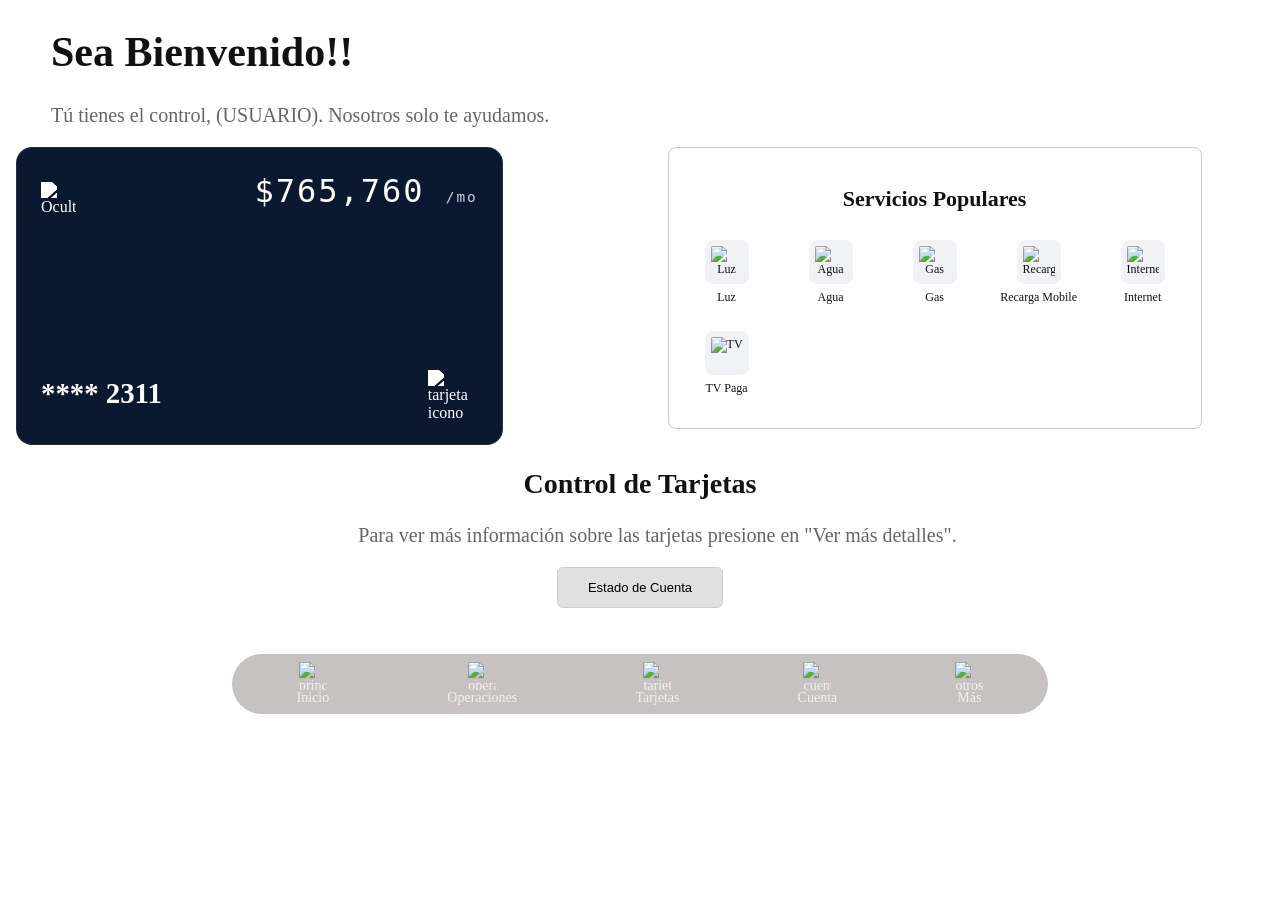
==== src/index.html @ c289dd98 "estado de cuenta" ====
<!DOCTYPE html>
<html lang="es">
<head>
    <meta charset="UTF-8">
    <meta name="viewport" content="width=device-width, initial-scale=1.0">
    <title>Inicio Bancario</title>
    <link rel="stylesheet" href="./css/indexHome.css">
    <link rel="stylesheet" href="./css/estilos_globales/tarjeta.css">
    <link rel="stylesheet" href="./css/estilos_globales/nav_pages.css">
    <link rel="stylesheet" href="./css/operaciones/servicios.css">
</head>
<body>

    <main class="dashboard">
        <header class="header-section">
            <h1>Sea Bienvenido!!</h1>
            <p class="subtitle">Tú tienes el control, (USUARIO). Nosotros solo te ayudamos.</p>
        </header>

        <div class="contenedor_principal">
            
            <div class="tarjeta">
                <div>
                    <img id="eye_img" src="https://cdn-icons-png.flaticon.com/128/2767/2767146.png" alt="Ocultar">
                    <p>**** 2311</p>
                </div>
                <div>
                    <p>$765,760 <span class="moneda">/mo</span></p>
                    <img id="visa_img" src="https://cdn-icons-png.flaticon.com/128/196/196578.png" alt="tarjeta icono" class="icono_tarjeta">
                </div>
            </div>

            <div class="services-panel">
                <h3>Servicios Populares</h3>
                <ul class="services-grid">
                    <li>
                        <a href="#"></a><img src="https://cdn-icons-png.flaticon.com/128/702/702814.png" alt="Luz">
                        <span>Luz</span>
                    </li>
                    <li>
                        <a href="#"></a><img src="https://cdn-icons-png.flaticon.com/128/3105/3105761.png" alt="Agua">
                        <span>Agua</span>
                    </li>
                    <li>
                        <a href="#"></a><img src="https://cdn-icons-png.flaticon.com/128/4833/4833013.png" alt="Gas">
                        <span>Gas</span>
                    </li>
                    <li>
                        <a href="#"></a><img src="https://cdn-icons-png.flaticon.com/128/8266/8266804.png" alt="Recarga">
                        <span>Recarga Mobile</span>
                    </li>
                    <li>
                        <a href="#"></a><img src="https://cdn-icons-png.flaticon.com/128/748/748151.png" alt="Internet">
                        <span>Internet</span>
                    </li>
                    <li>
                        <a href="#"></a><img src="https://cdn-icons-png.flaticon.com/128/2950/2950660.png" alt="TV">
                        <span>TV Paga</span>
                    </li>
                </ul>
            </div>
        </div>

        <section class="cards-section">
            <h2>Control de Tarjetas</h2>
            <p class="subtitle text-center">Para ver más información sobre las tarjetas presione en "Ver más detalles".</p>
        </section>

        <div class="btn-container">
            <button class="btn-estadoCuenta">Estado de Cuenta</button>
        </div>
    </main>

    <nav class="nav_pages">
        <ul>
            <li><a href="#"><img src="https://cdn-icons-png.flaticon.com/128/2550/2550264.png" alt="principal"><span>Inicio</span></a></li>
            <li><a href="#"><img src="https://cdn-icons-png.flaticon.com/128/10074/10074820.png" alt="operaciones"><span>Operaciones</span></a></li>
            <li><a href="#"><img src="https://cdn-icons-png.flaticon.com/128/4021/4021708.png" alt="tarjeta"><span>Tarjetas</span></a></li>
            <li><a href="#"><img src="https://cdn-icons-png.flaticon.com/128/1077/1077063.png" alt="cuenta"><span>Cuenta</span></a></li>
            <li><a href="#"><img src="https://cdn-icons-png.flaticon.com/128/14120/14120322.png" alt="otros"><span>Más</span></a></li>
        </ul>
    </nav>
</body>
</html>
---- src/css/indexHome.css ----
body {
    background-color: #ffffff;
    color: #111;
    margin: 0;
    padding: 0;
}


h1 { 
    font-size: clamp(28px, 8vw, 42px);
    padding: 0 16px;
    margin-left: 35px;
}

h2 { 
    font-size: clamp(22px, 6vw, 28px); 
    text-align: center; 
}

.subtitle {
    font-size: clamp(14px, 5vw, 20px);
    color: #666;
    margin-bottom: 20px;
    padding: 0 16px;
    margin-left: 35px;
    
}

.text-center { 
    text-align: center; 
}

.contenedor_principal {
    display: flex;
    flex-wrap: wrap;
    justify-content: center;
    flex-direction: row;
    align-items: flex-start;
    gap: clamp(30px, 8vw, 250px);
    padding: 0 16px;
    max-width: 1400px; 
    margin: 0 auto; 
}


.btn-container { 
    margin-top: 20px; 
    text-align: center;
    padding: 0 16px;
}

.btn-estadoCuenta {
    padding: 12px 30px;
    background-color: #e0e0e0;
    border: 1px solid #ccc;
    border-radius: 6px;
    font-size: clamp(12px, 4vw, 13px);
    font-weight: 500;
    cursor: pointer;
    width: auto;
    max-width: 90%;
}
---- src/css/estilos_globales/tarjeta.css ----
.tarjeta {
    display: flex;
    justify-content: space-between;
    align-items: center;
    width: 35%;
    min-width: 200px;
    max-width: 500px;
    min-height: 200px;
    background: #0a192f; 
    border-radius: 16px;
    padding: 1.5em;
    border: 1px solid rgba(255, 255, 255, 0.1);
    color: white;
}

.tarjeta > div:first-child {
    display: flex;
    flex-direction: column;
    gap: 10em;
}

.tarjeta #eye_img {
    width: 35px;
    height: 35px;
    filter: brightness(0) invert(1); 
    cursor: pointer;
}

.tarjeta #eye_img:hover {
    opacity: 0.7;
}


.tarjeta > div:first-child p {
    font-size: 1.8rem;
    font-weight: bold;
    margin: 0;
}

.tarjeta .moneda {
    font-size: 0.9rem;
    font-weight: normal;
    opacity: 0.8;
}

.tarjeta > div:last-child {
    display: flex;
    flex-direction: column;
    align-items: flex-end;
    gap: 10em;
}

.tarjeta > div:last-child p {
    font-size: 2rem;
    letter-spacing: 2px;
    margin: 0;
    font-family: monospace;
}

.tarjeta #visa_img {
    width: 50px;
    height: 50px;
    filter: brightness(0) invert(1); 
}
---- src/css/estilos_globales/nav_pages.css ----
.nav_pages{
    display: flex;
    margin: 20px 10px;
    padding: 10px;
    align-items: center;
    justify-content: center;
}

.nav_pages ul{
    display: flex;
    justify-content: space-around;
    list-style: none;
    background-color: #c7c2c2;
    padding: 8px;
    max-width: 800px;
    width: 85%;
    border: none;
    border-radius: 50px; 
    gap: 5px;
}
 
.nav_operaciones li{
    border: none;
    background-color: transparent;
    padding: 10px 16px;
    border-radius: 40px;
    transition: all 0.3s ease;
}

.nav_pages a{
    display: flex;
    flex-direction: column;
    text-align: center;
    text-decoration: none;
    color: #f8f0f0;
    font-weight: 500;
    font-size: 14px;
}

.nav_pages img {
    width: 2em;  
    height: 2em; 
    object-fit: contain; 
    display: block;
    margin: 0 auto; 
}
---- src/css/operaciones/servicios.css ----
.services-panel {
    flex: 1;
    width: 100%; 
    max-width: 500px;
    border: 1px solid #ccc;
    border-radius: 8px;
    padding: 16px;
    margin: 0 auto; 
}

.services-panel h3 {
    font-size: clamp(18px, 5vw, 22px);
    margin-bottom: 22px;
    text-align: center;
}

.services-grid {
    display: grid;
    grid-template-columns: repeat(auto-fit, minmax(70px, 1fr));
    gap: 20px;
    list-style: none;
    padding: 0;
    margin: 20;
}


.services-grid li {
    display: flex;
    flex-direction: column;
    align-items: center;
    text-align: center;
    gap: 6px;
    font-size: clamp(10px, 3.5vw, 12px);
    font-weight: 500;
    cursor: pointer;
}

.services-grid img {
    width: clamp(24px, 8vw, 32px);
    height: clamp(24px, 8vw, 32px);
    padding: 6px;
    background-color: #f0f2f5;
    border-radius: 8px;
    object-fit: contain;
}
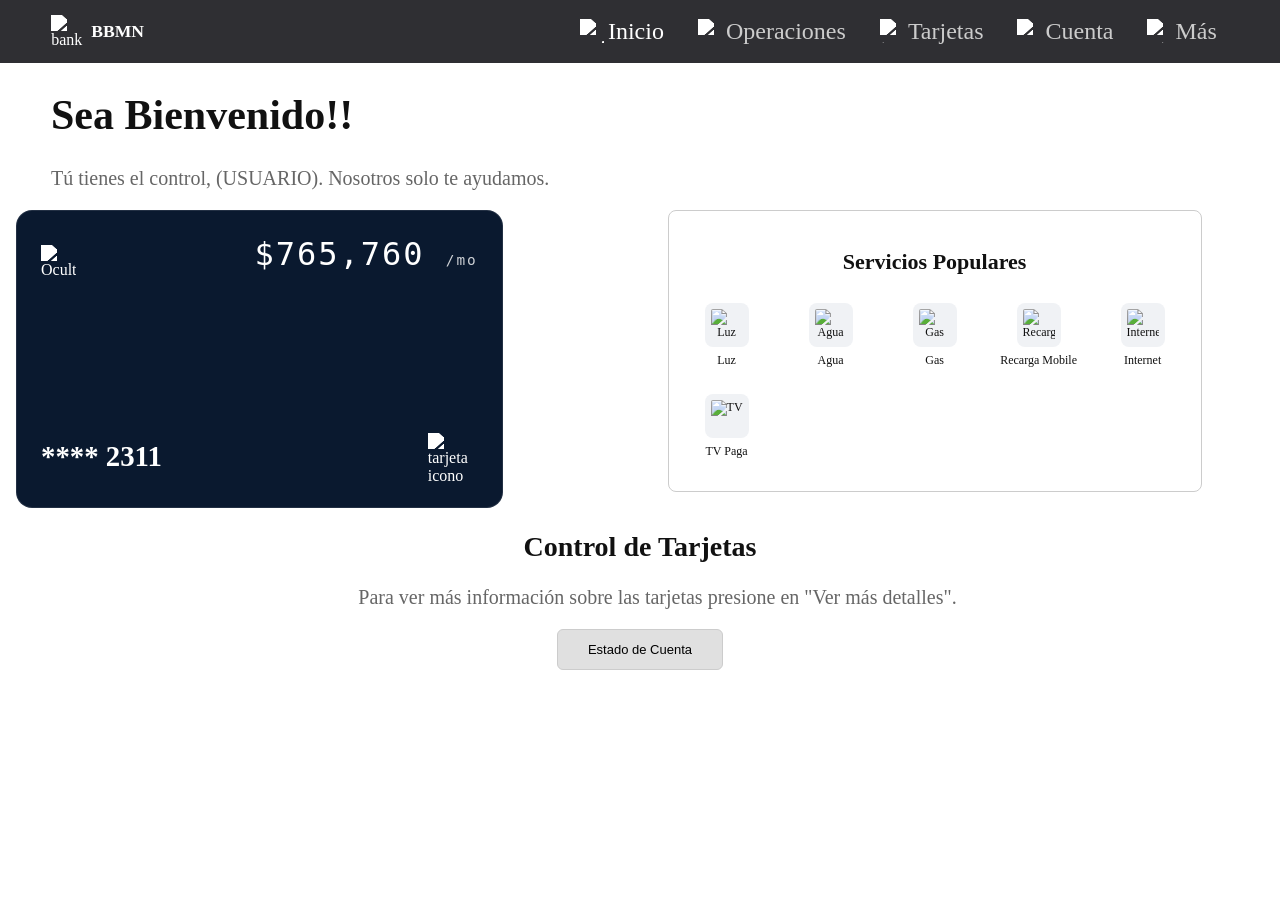
==== commit 79abadd5: "n1 actualizacion de navs" ====
--- a/src/index.html
+++ b/src/index.html
@@ -10,6 +10,23 @@
     <link rel="stylesheet" href="./css/operaciones/servicios.css">
 </head>
 <body>
+
+
+    <nav class="nav_pages">
+        <div class="logo_banco">
+            <img src="https://cdn-icons-png.flaticon.com/128/1018/1018197.png" alt="bank">
+            <span>BBMN</span>
+        </div>
+    
+        <ul>
+            <li><a href="#" class="active"><img src="https://cdn-icons-png.flaticon.com/128/2550/2550264.png" alt="principal"><span>Inicio</span></a></li>
+            <li><a href="#"><img src="https://cdn-icons-png.flaticon.com/128/10074/10074820.png" alt="operaciones"><span>Operaciones</span></a></li>
+            <li><a href="#"><img src="https://cdn-icons-png.flaticon.com/128/4021/4021708.png" alt="tarjeta"><span>Tarjetas</span></a></li>
+            <li><a href="#"><img src="https://cdn-icons-png.flaticon.com/128/1077/1077063.png" alt="cuenta"><span>Cuenta</span></a></li>
+            <li><a href="#"><img src="https://cdn-icons-png.flaticon.com/128/14120/14120322.png" alt="otros"><span>Más</span></a></li>
+        </ul>
+    </nav>
+
 
     <main class="dashboard">
         <header class="header-section">
@@ -71,14 +88,5 @@
         </div>
     </main>
 
-    <nav class="nav_pages">
-        <ul>
-            <li><a href="#"><img src="https://cdn-icons-png.flaticon.com/128/2550/2550264.png" alt="principal"><span>Inicio</span></a></li>
-            <li><a href="#"><img src="https://cdn-icons-png.flaticon.com/128/10074/10074820.png" alt="operaciones"><span>Operaciones</span></a></li>
-            <li><a href="#"><img src="https://cdn-icons-png.flaticon.com/128/4021/4021708.png" alt="tarjeta"><span>Tarjetas</span></a></li>
-            <li><a href="#"><img src="https://cdn-icons-png.flaticon.com/128/1077/1077063.png" alt="cuenta"><span>Cuenta</span></a></li>
-            <li><a href="#"><img src="https://cdn-icons-png.flaticon.com/128/14120/14120322.png" alt="otros"><span>Más</span></a></li>
-        </ul>
-    </nav>
 </body>
 </html>
--- a/src/css/estilos_globales/nav_pages.css
+++ b/src/css/estilos_globales/nav_pages.css
@@ -1,49 +1,75 @@
 
-.nav_pages{
-    display: flex;
-    margin: 20px 10px;
-    padding: 10px;
-    align-items: center;
-    justify-content: center;
+body {
+    margin: 0;
+    padding: 0;
 }
 
-.nav_pages ul{
+.nav_pages {
+    display: flex;
+    justify-content: space-between;
+    align-items: center;
+    background-color: #2f2f33;
+    padding: 1% 4%;
+}
+
+.nav_pages .logo_banco {
+    display: flex;
+    align-items: center;
+    gap: 8px;
+}
+
+.nav_pages .logo_banco img {
+    width: 2em;
+    height: 2em;
+}
+
+.nav_pages .logo_banco span {
+    color: white;
+    font-weight: bold;
+    font-size: 1.1rem;
+}
+
+.nav_pages ul {
     display: flex;
     justify-content: space-around;
+    align-items: center;
     list-style: none;
-    background-color: #c7c2c2;
-    padding: 8px;
-    max-width: 800px;
-    width: 85%;
-    border: none;
-    border-radius: 50px; 
-    gap: 5px;
-}
- 
-.nav_operaciones li{
-    border: none;
-    background-color: transparent;
-    padding: 10px 16px;
-    border-radius: 40px;
-    transition: all 0.3s ease;
+    margin: 0;
+    padding: 0;
+    gap: 10px;
 }
 
-.nav_pages a{
+.nav_pages li {
+    margin: 0;
+    padding: 0;
+}
+
+.nav_pages a {
     display: flex;
-    flex-direction: column;
-    text-align: center;
+    align-items: center;
     text-decoration: none;
-    color: #f8f0f0;
+    color: #cccccc;
     font-weight: 500;
-    font-size: 14px;
+    font-size: 1.5em;
+    transition: all 0.2s ease;
+    gap: 4px;
+    padding: 5px 12px;
+    border-radius: 20px;
+}
+
+.nav_pages a:hover {
+    color: white;
+    background-color: #a4a0a0;
+}
+
+.nav_pages a.active {
+    color: #ffffff;
 }
 
 .nav_pages img {
-    width: 2em;  
-    height: 2em; 
-    object-fit: contain; 
-    display: block;
-    margin: 0 auto; 
+    width: 1em;
+    height: 1em;
+    object-fit: contain;
+    filter: brightness(0) invert(1);
 }
 
-
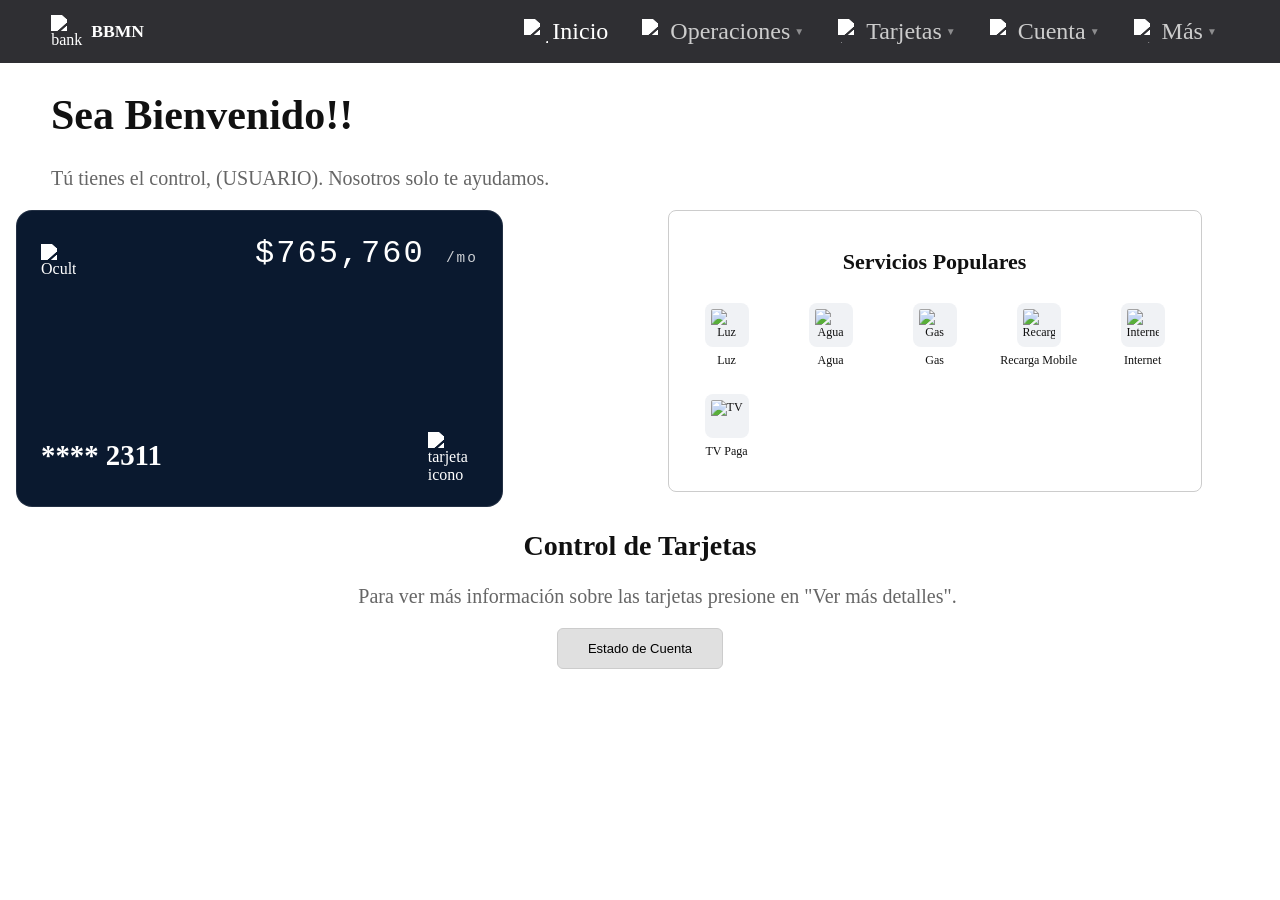
==== commit 6583a858: "n3 navs pages" ====
--- a/src/index.html
+++ b/src/index.html
@@ -4,6 +4,8 @@
     <meta charset="UTF-8">
     <meta name="viewport" content="width=device-width, initial-scale=1.0">
     <title>Inicio Bancario</title>
+    
+    <link rel="icon" type="image/x-icon" href="https://cdn-icons-png.flaticon.com/128/3388/3388840.png">
     <link rel="stylesheet" href="./css/indexHome.css">
     <link rel="stylesheet" href="./css/estilos_globales/tarjeta.css">
     <link rel="stylesheet" href="./css/estilos_globales/nav_pages.css">
@@ -19,10 +21,10 @@
         </div>
     
         <ul>
-            <li><a href="#" class="active"><img src="https://cdn-icons-png.flaticon.com/128/2550/2550264.png" alt="principal"><span>Inicio</span></a></li>
-            <li><a href="#"><img src="https://cdn-icons-png.flaticon.com/128/10074/10074820.png" alt="operaciones"><span>Operaciones</span></a></li>
-            <li><a href="#"><img src="https://cdn-icons-png.flaticon.com/128/4021/4021708.png" alt="tarjeta"><span>Tarjetas</span></a></li>
-            <li><a href="#"><img src="https://cdn-icons-png.flaticon.com/128/1077/1077063.png" alt="cuenta"><span>Cuenta</span></a></li>
+            <li><a href="./indexHome.html" class="active"><img src="https://cdn-icons-png.flaticon.com/128/2550/2550264.png" alt="principal"><span>Inicio</span></a></li>
+            <li><a href=""><img src="https://cdn-icons-png.flaticon.com/128/10074/10074820.png" alt="operaciones"><span>Operaciones</span></a></li>
+            <li><a href=""><img src="https://cdn-icons-png.flaticon.com/128/4021/4021708.png" alt="tarjeta"><span>Tarjetas</span></a></li>
+            <li><a href="./pages/cuenta/cuenta.html"><img src="https://cdn-icons-png.flaticon.com/128/1077/1077063.png" alt="cuenta"><span>Cuenta</span></a></li>
             <li><a href="#"><img src="https://cdn-icons-png.flaticon.com/128/14120/14120322.png" alt="otros"><span>Más</span></a></li>
         </ul>
     </nav>
@@ -88,5 +90,6 @@
         </div>
     </main>
 
+    <script  src="js/barra_navegacion/nav_pages.js"></script>
 </body>
 </html>
--- a/src/css/indexHome.css
+++ b/src/css/indexHome.css
@@ -4,7 +4,6 @@
     margin: 0;
     padding: 0;
 }
-
 
 h1 { 
     font-size: clamp(28px, 8vw, 42px);
--- a/src/css/operaciones/servicios.css
+++ b/src/css/operaciones/servicios.css
@@ -42,4 +42,5 @@
     background-color: #f0f2f5;
     border-radius: 8px;
     object-fit: contain;
-}+}
+
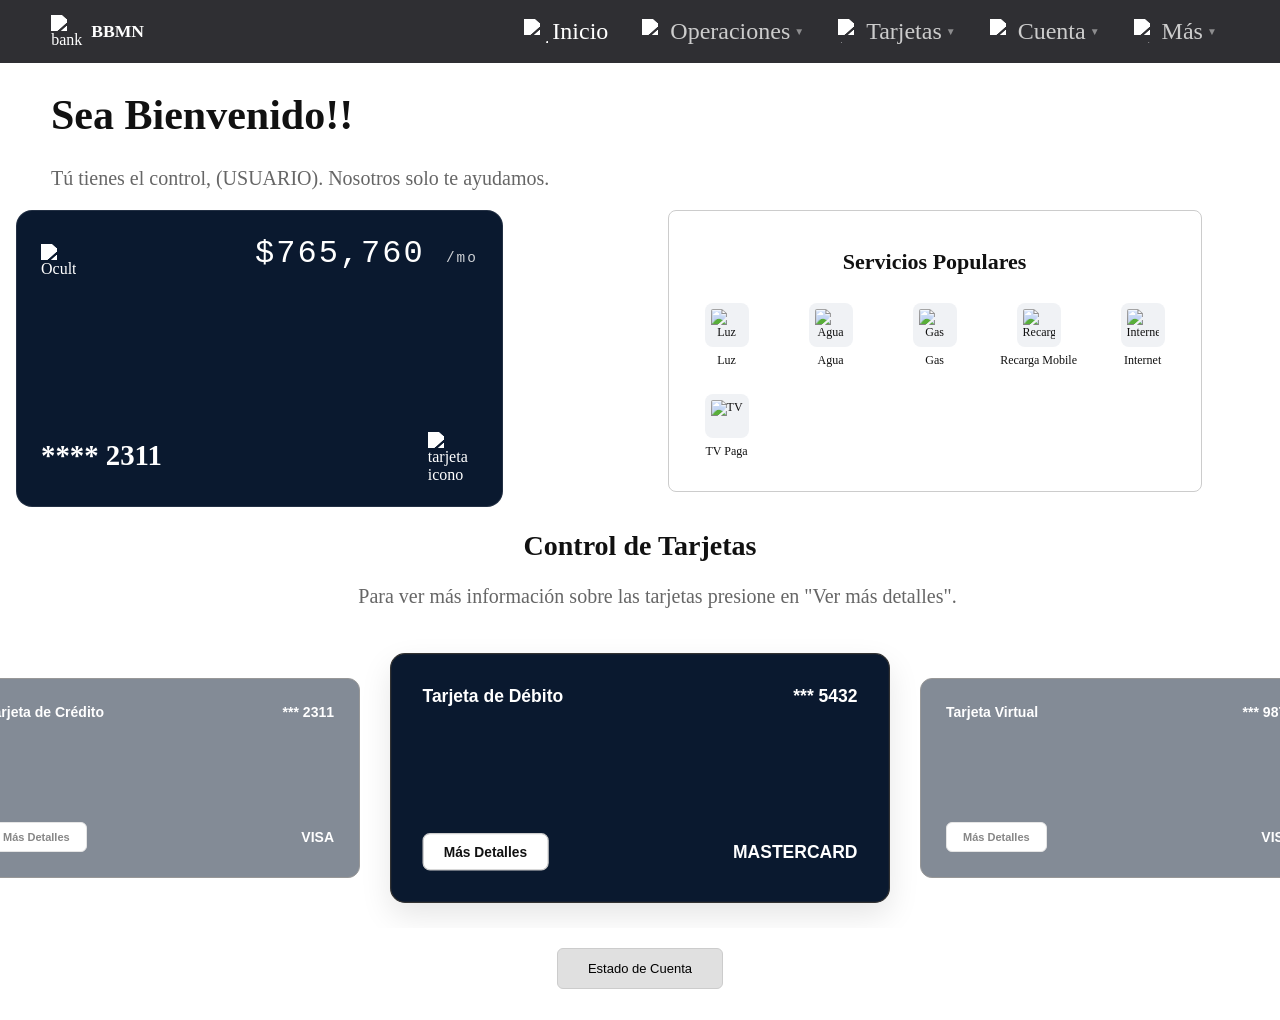
==== commit a3b70669: "carrusel" ====
--- a/src/index.html
+++ b/src/index.html
@@ -13,7 +13,6 @@
 </head>
 <body>
 
-
     <nav class="nav_pages">
         <div class="logo_banco">
             <img src="https://cdn-icons-png.flaticon.com/128/1018/1018197.png" alt="bank">
@@ -21,14 +20,13 @@
         </div>
     
         <ul>
-            <li><a href="./indexHome.html" class="active"><img src="https://cdn-icons-png.flaticon.com/128/2550/2550264.png" alt="principal"><span>Inicio</span></a></li>
+            <li><a href="index.html" class="active"><img src="https://cdn-icons-png.flaticon.com/128/2550/2550264.png" alt="principal"><span>Inicio</span></a></li>
             <li><a href=""><img src="https://cdn-icons-png.flaticon.com/128/10074/10074820.png" alt="operaciones"><span>Operaciones</span></a></li>
             <li><a href=""><img src="https://cdn-icons-png.flaticon.com/128/4021/4021708.png" alt="tarjeta"><span>Tarjetas</span></a></li>
             <li><a href="./pages/cuenta/cuenta.html"><img src="https://cdn-icons-png.flaticon.com/128/1077/1077063.png" alt="cuenta"><span>Cuenta</span></a></li>
             <li><a href="#"><img src="https://cdn-icons-png.flaticon.com/128/14120/14120322.png" alt="otros"><span>Más</span></a></li>
         </ul>
     </nav>
-
 
     <main class="dashboard">
         <header class="header-section">
@@ -83,6 +81,45 @@
         <section class="cards-section">
             <h2>Control de Tarjetas</h2>
             <p class="subtitle text-center">Para ver más información sobre las tarjetas presione en "Ver más detalles".</p>
+
+            <div class="carousel-wrapper">
+                <div class="carousel-track" id="carouselTrack">
+                    
+                    <div class="credit-card">
+                        <div class="card-header">
+                            <span>Tarjeta de Crédito</span>
+                            <span class="card-number">*** 2311</span>
+                        </div>
+                        <div class="card-footer">
+                            <button class="btn-details">Más Detalles</button>
+                            <span class="card-brand">VISA</span>
+                        </div>
+                    </div>
+
+                    <div class="credit-card active">
+                        <div class="card-header">
+                            <span>Tarjeta de Débito</span>
+                            <span class="card-number">*** 5432</span>
+                        </div>
+                        <div class="card-footer">
+                            <button class="btn-details">Más Detalles</button>
+                            <span class="card-brand">MASTERCARD</span>
+                        </div>
+                    </div>
+
+                    <div class="credit-card">
+                        <div class="card-header">
+                            <span>Tarjeta Virtual</span>
+                            <span class="card-number">*** 9876</span>
+                        </div>
+                        <div class="card-footer">
+                            <button class="btn-details">Más Detalles</button>
+                            <span class="card-brand">VISA</span>
+                        </div>
+                    </div>
+
+                </div>
+            </div>
         </section>
 
         <div class="btn-container">
@@ -90,6 +127,7 @@
         </div>
     </main>
 
-    <script  src="js/barra_navegacion/nav_pages.js"></script>
+    <script src="./js/indexHome.js"></script>
+    <script src="js/barra_navegacion/nav_pages.js"></script>
 </body>
 </html>
--- a/src/css/indexHome.css
+++ b/src/css/indexHome.css
@@ -41,7 +41,6 @@
     margin: 0 auto; 
 }
 
-
 .btn-container { 
     margin-top: 20px; 
     text-align: center;
@@ -58,5 +57,84 @@
     cursor: pointer;
     width: auto;
     max-width: 90%;
+    margin-bottom: 30px;    
 }
 
+.carousel-wrapper {
+    width: 100%;
+    height: 300px; 
+    overflow: hidden; 
+    position: relative;
+    max-width: 100vw;
+}
+
+.carousel-track {
+    display: flex;
+    gap: 80px;
+    align-items: center;
+    overflow-x: auto;
+    scroll-snap-type: x mandatory;
+    scroll-behavior: smooth;
+    scrollbar-width: none; 
+    padding: 0 calc(50% - 200px);
+    cursor: grab;
+    height: 100%; 
+}
+
+.carousel-track::-webkit-scrollbar,
+.carousel-wrapper::-webkit-scrollbar {
+    display: none; 
+    width: 0;
+    height: 0;
+}
+
+.carousel-track:active {
+    cursor: grabbing;
+}
+
+.credit-card {
+    box-sizing: border-box;
+    flex-shrink: 0;
+    width: 400px; 
+    height: 200px;
+    background-color: #0a192f;
+    border: 1px solid #333;
+    border-radius: 12px;
+    padding: 25px;
+    display: flex;
+    flex-direction: column;
+    justify-content: space-between;
+    scroll-snap-align: center; 
+    transition: transform 0.4s ease, opacity 0.4s ease, box-shadow 0.4s ease;
+    opacity: 0.5; 
+    user-select: none; 
+    font-family: 'Arial', sans-serif;
+    color: #fff;
+    
+}
+
+.credit-card.active {
+    transform: scale(1.25); 
+    opacity: 1;
+    box-shadow: 0 10px 25px rgba(0,0,0,0.1);
+    z-index: 2;
+}
+
+.card-header, .card-footer {
+    display: flex;
+    justify-content: space-between;
+    align-items: center;
+    font-size: 14px;
+    font-weight: 800;
+}
+
+.btn-details {
+    padding: 8px 16px;
+    background-color: #ffffff;
+    border: 1px solid #ccc;
+    border-radius: 6px;
+    font-size: 11px;
+    cursor: pointer;
+    font-weight: bold;
+    color: #111;
+}
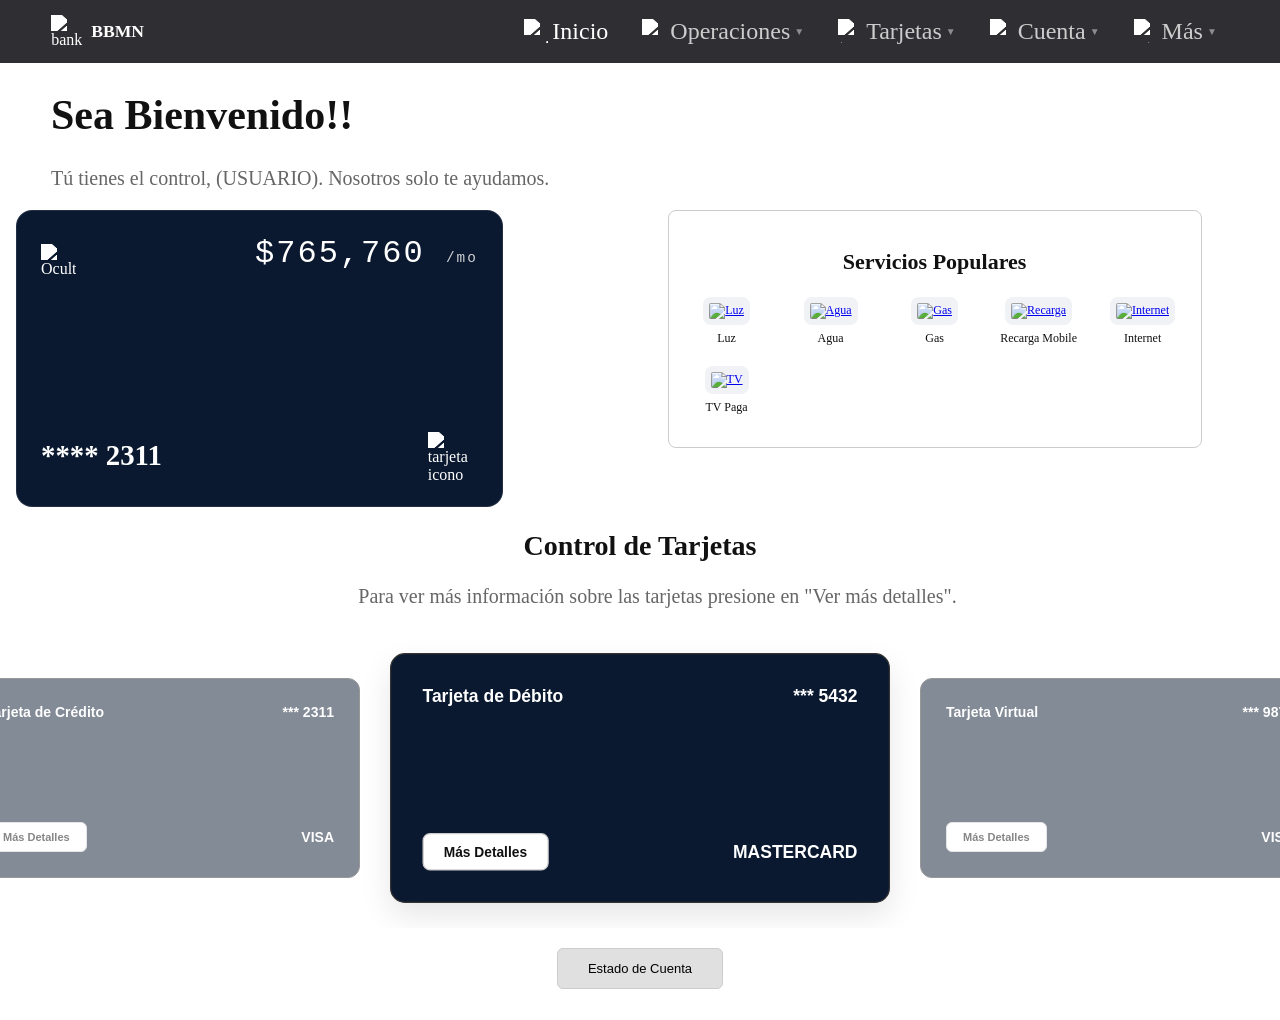
==== commit 99d7e175: "vinculos" ====
--- a/src/index.html
+++ b/src/index.html
@@ -23,7 +23,7 @@
             <li><a href="index.html" class="active"><img src="https://cdn-icons-png.flaticon.com/128/2550/2550264.png" alt="principal"><span>Inicio</span></a></li>
             <li><a href=""><img src="https://cdn-icons-png.flaticon.com/128/10074/10074820.png" alt="operaciones"><span>Operaciones</span></a></li>
             <li><a href=""><img src="https://cdn-icons-png.flaticon.com/128/4021/4021708.png" alt="tarjeta"><span>Tarjetas</span></a></li>
-            <li><a href="./pages/cuenta/cuenta.html"><img src="https://cdn-icons-png.flaticon.com/128/1077/1077063.png" alt="cuenta"><span>Cuenta</span></a></li>
+            <li><a href=""><img src="https://cdn-icons-png.flaticon.com/128/1077/1077063.png" alt="cuenta"><span>Cuenta</span></a></li>
             <li><a href="#"><img src="https://cdn-icons-png.flaticon.com/128/14120/14120322.png" alt="otros"><span>Más</span></a></li>
         </ul>
     </nav>
@@ -51,27 +51,44 @@
                 <h3>Servicios Populares</h3>
                 <ul class="services-grid">
                     <li>
-                        <a href="#"></a><img src="https://cdn-icons-png.flaticon.com/128/702/702814.png" alt="Luz">
+                        <a href="./pages/servicios/pago_servicios.html?Servicio=Luz">
+                            <img src="https://cdn-icons-png.flaticon.com/128/702/702814.png" alt="Luz">                        
+                        </a>
                         <span>Luz</span>
                     </li>
+
                     <li>
-                        <a href="#"></a><img src="https://cdn-icons-png.flaticon.com/128/3105/3105761.png" alt="Agua">
+                        <a href="./pages/servicios/pago_servicios.html?Servicio=Agua">
+                            <img src="https://cdn-icons-png.flaticon.com/128/3105/3105761.png" alt="Agua">
+                        </a>
                         <span>Agua</span>
                     </li>
+
                     <li>
-                        <a href="#"></a><img src="https://cdn-icons-png.flaticon.com/128/4833/4833013.png" alt="Gas">
+                        <a href="./pages/servicios/pago_servicios.html?Servicio=Gas">
+                            <img src="https://cdn-icons-png.flaticon.com/128/4833/4833013.png" alt="Gas">
+                        </a>
                         <span>Gas</span>
                     </li>
+
                     <li>
-                        <a href="#"></a><img src="https://cdn-icons-png.flaticon.com/128/8266/8266804.png" alt="Recarga">
+                        <a href="./pages/servicios/pago_servicios.html?Servicio=Recarga">
+                            <img src="https://cdn-icons-png.flaticon.com/128/8266/8266804.png" alt="Recarga">
+                        </a>
                         <span>Recarga Mobile</span>
                     </li>
+
                     <li>
-                        <a href="#"></a><img src="https://cdn-icons-png.flaticon.com/128/748/748151.png" alt="Internet">
+                        <a href="./pages/servicios/pago_servicios.html?Servicio=Internet">
+                            <img src="https://cdn-icons-png.flaticon.com/128/748/748151.png" alt="Internet">
+                        </a>
                         <span>Internet</span>
                     </li>
+
                     <li>
-                        <a href="#"></a><img src="https://cdn-icons-png.flaticon.com/128/2950/2950660.png" alt="TV">
+                        <a href="./pages/servicios/pago_servicios.html?Servicio=TV">
+                            <img src="https://cdn-icons-png.flaticon.com/128/2950/2950660.png" alt="TV">
+                        </a>
                         <span>TV Paga</span>
                     </li>
                 </ul>
@@ -91,7 +108,9 @@
                             <span class="card-number">*** 2311</span>
                         </div>
                         <div class="card-footer">
-                            <button class="btn-details">Más Detalles</button>
+                            <a href="./pages/tarjetas/tarjeta_credito.html" >
+                                <button class="btn-details">Más Detalles</button>
+                            </a>
                             <span class="card-brand">VISA</span>
                         </div>
                     </div>
@@ -102,7 +121,9 @@
                             <span class="card-number">*** 5432</span>
                         </div>
                         <div class="card-footer">
-                            <button class="btn-details">Más Detalles</button>
+                            <a href="./pages/tarjetas/tarjeta_debito.html" >
+                                <button class="btn-details">Más Detalles</button>
+                            </a>
                             <span class="card-brand">MASTERCARD</span>
                         </div>
                     </div>
@@ -113,7 +134,9 @@
                             <span class="card-number">*** 9876</span>
                         </div>
                         <div class="card-footer">
-                            <button class="btn-details">Más Detalles</button>
+                            <a href="./pages/tarjetas/tarjeta_virtual.html" >
+                                <button class="btn-details">Más Detalles</button>
+                            </a>
                             <span class="card-brand">VISA</span>
                         </div>
                     </div>
@@ -123,7 +146,9 @@
         </section>
 
         <div class="btn-container">
-            <button class="btn-estadoCuenta">Estado de Cuenta</button>
+            <a href="./pages/estado_cuenta/estado_cuenta.html">
+                <button class="btn-estadoCuenta">Estado de Cuenta</button>
+            </a>
         </div>
     </main>
 
